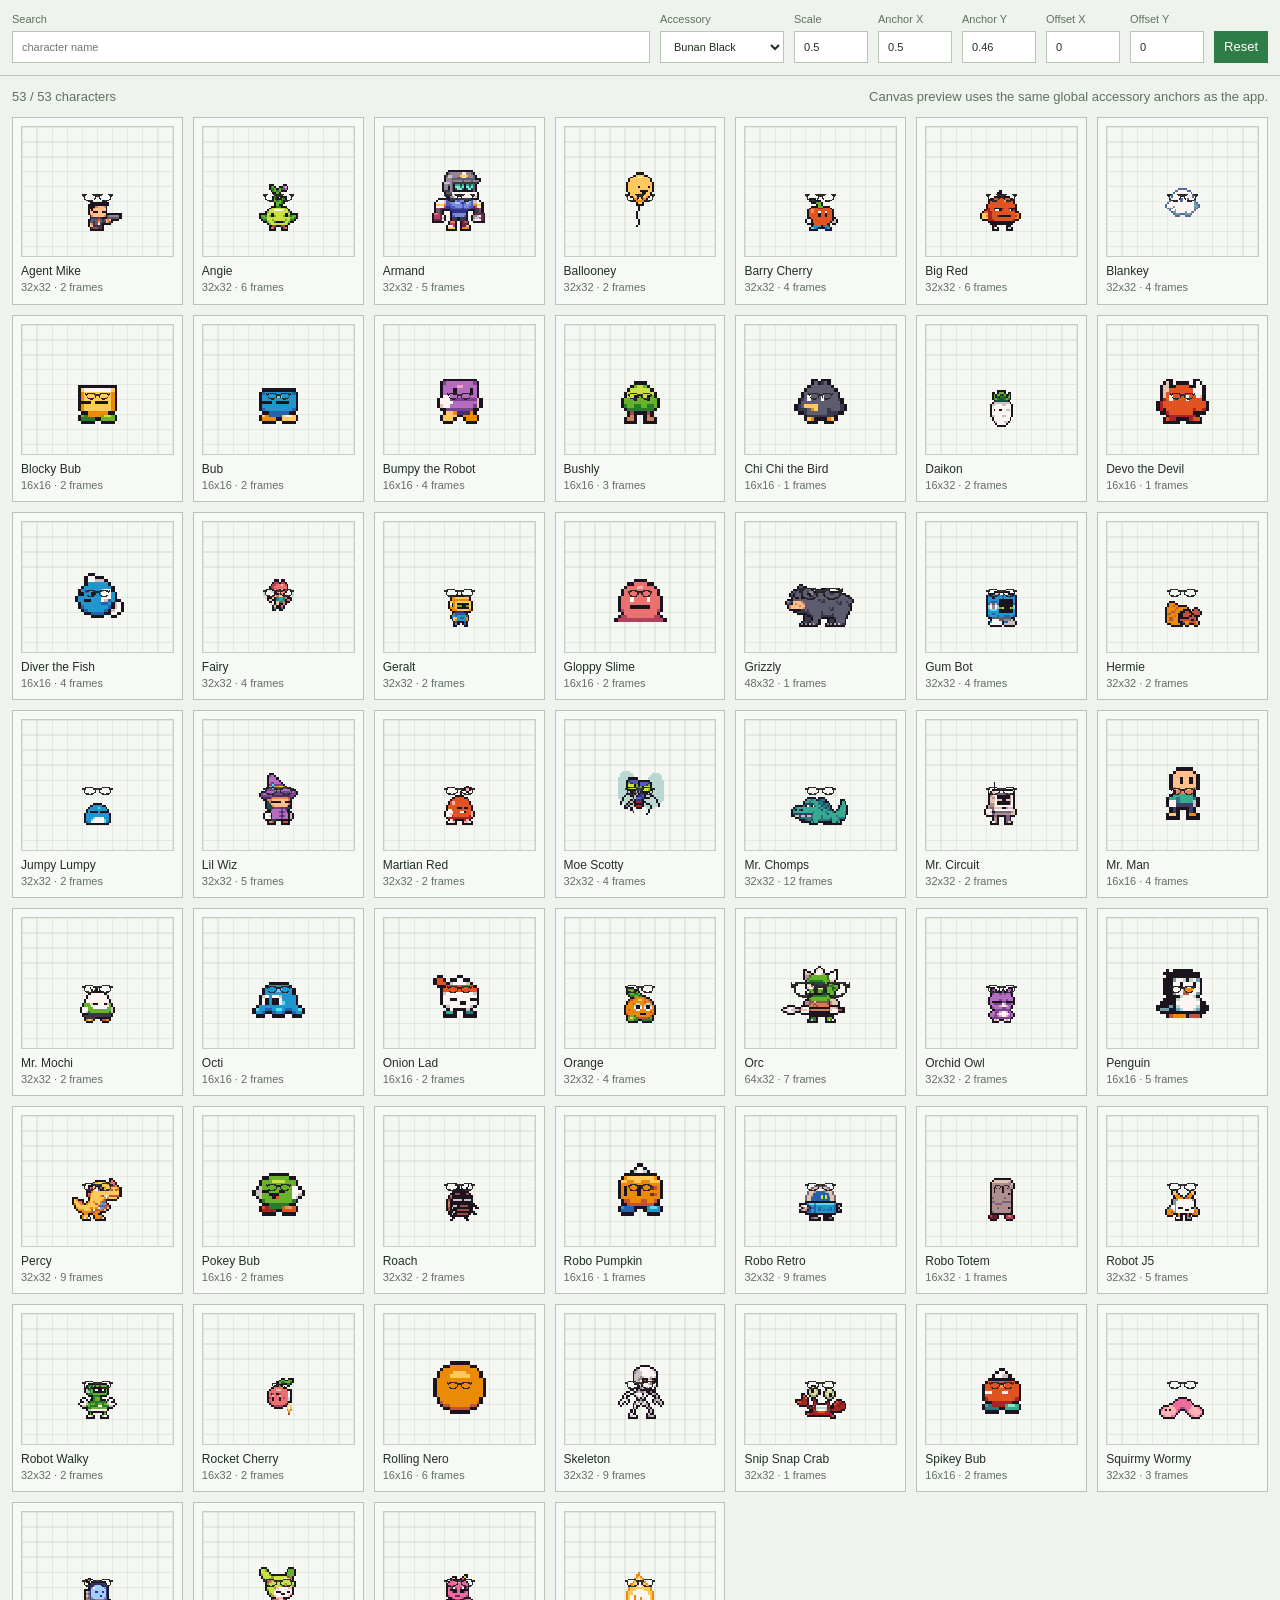
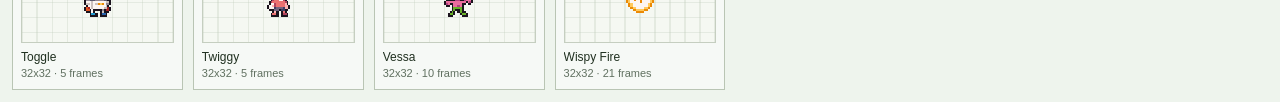
==== frontend/accessory-preview.html @ d4be9a4e "Rename app to LabMate and add accessory preview" ====
<!doctype html>
<html lang="ru">
<head>
  <meta charset="utf-8" />
  <meta name="viewport" content="width=device-width, initial-scale=1" />
  <title>Accessory Preview</title>
  <style>
    :root {
      --bg: #eef4ed;
      --panel: #fbfdf9;
      --line: #b9c5b4;
      --ink: #203020;
      --muted: #607060;
      --accent: #2f7d46;
    }
    * { box-sizing: border-box; }
    body {
      margin: 0;
      background: var(--bg);
      color: var(--ink);
      font: 13px/1.4 Arial, sans-serif;
    }
    header {
      position: sticky;
      top: 0;
      z-index: 2;
      display: grid;
      grid-template-columns: minmax(180px, 1fr) repeat(7, auto);
      gap: 10px;
      align-items: end;
      padding: 12px;
      border-bottom: 1px solid var(--line);
      background: rgba(238, 244, 237, .94);
      backdrop-filter: blur(10px);
    }
    label {
      display: grid;
      gap: 4px;
      color: var(--muted);
      font-size: 11px;
    }
    input, select, button {
      height: 32px;
      border: 1px solid var(--line);
      background: #fff;
      color: var(--ink);
      padding: 0 9px;
      font: inherit;
    }
    input[type="number"] {
      width: 74px;
    }
    button {
      cursor: pointer;
    }
    .primary {
      border-color: var(--accent);
      background: var(--accent);
      color: white;
    }
    .wrap {
      padding: 12px;
    }
    .meta {
      display: flex;
      justify-content: space-between;
      gap: 10px;
      margin-bottom: 10px;
      color: var(--muted);
    }
    .grid {
      display: grid;
      grid-template-columns: repeat(auto-fill, minmax(158px, 1fr));
      gap: 10px;
    }
    .card {
      min-width: 0;
      border: 1px solid var(--line);
      background: rgba(255, 255, 255, .45);
      padding: 8px;
    }
    .card canvas {
      display: block;
      width: 100%;
      aspect-ratio: 1.16 / 1;
      border: 1px solid rgba(185, 197, 180, .8);
      background: #f5f8f2;
      image-rendering: pixelated;
    }
    .name {
      margin-top: 6px;
      overflow: hidden;
      text-overflow: ellipsis;
      white-space: nowrap;
      font-size: 12px;
    }
    .sub {
      color: var(--muted);
      font-size: 11px;
    }
    @media (max-width: 980px) {
      header {
        position: static;
        grid-template-columns: 1fr 1fr;
      }
      input[type="number"] {
        width: 100%;
      }
    }
  </style>
</head>
<body>
  <header>
    <label>
      Search
      <input id="search" placeholder="character name" />
    </label>
    <label>
      Accessory
      <select id="accessory"></select>
    </label>
    <label>
      Scale
      <input id="scale" type="number" min="0.1" max="1.4" step="0.01" />
    </label>
    <label>
      Anchor X
      <input id="anchorX" type="number" min="0" max="1" step="0.01" />
    </label>
    <label>
      Anchor Y
      <input id="anchorY" type="number" min="0" max="1" step="0.01" />
    </label>
    <label>
      Offset X
      <input id="offsetX" type="number" min="-80" max="80" step="1" />
    </label>
    <label>
      Offset Y
      <input id="offsetY" type="number" min="-80" max="80" step="1" />
    </label>
    <button id="reset" class="primary" type="button">Reset</button>
  </header>

  <main class="wrap">
    <div class="meta">
      <span id="count"></span>
      <span>Canvas preview uses the same global accessory anchors as the app.</span>
    </div>
    <section class="grid" id="grid"></section>
  </main>

  <script src="accessory-preview.js"></script>
</body>
</html>
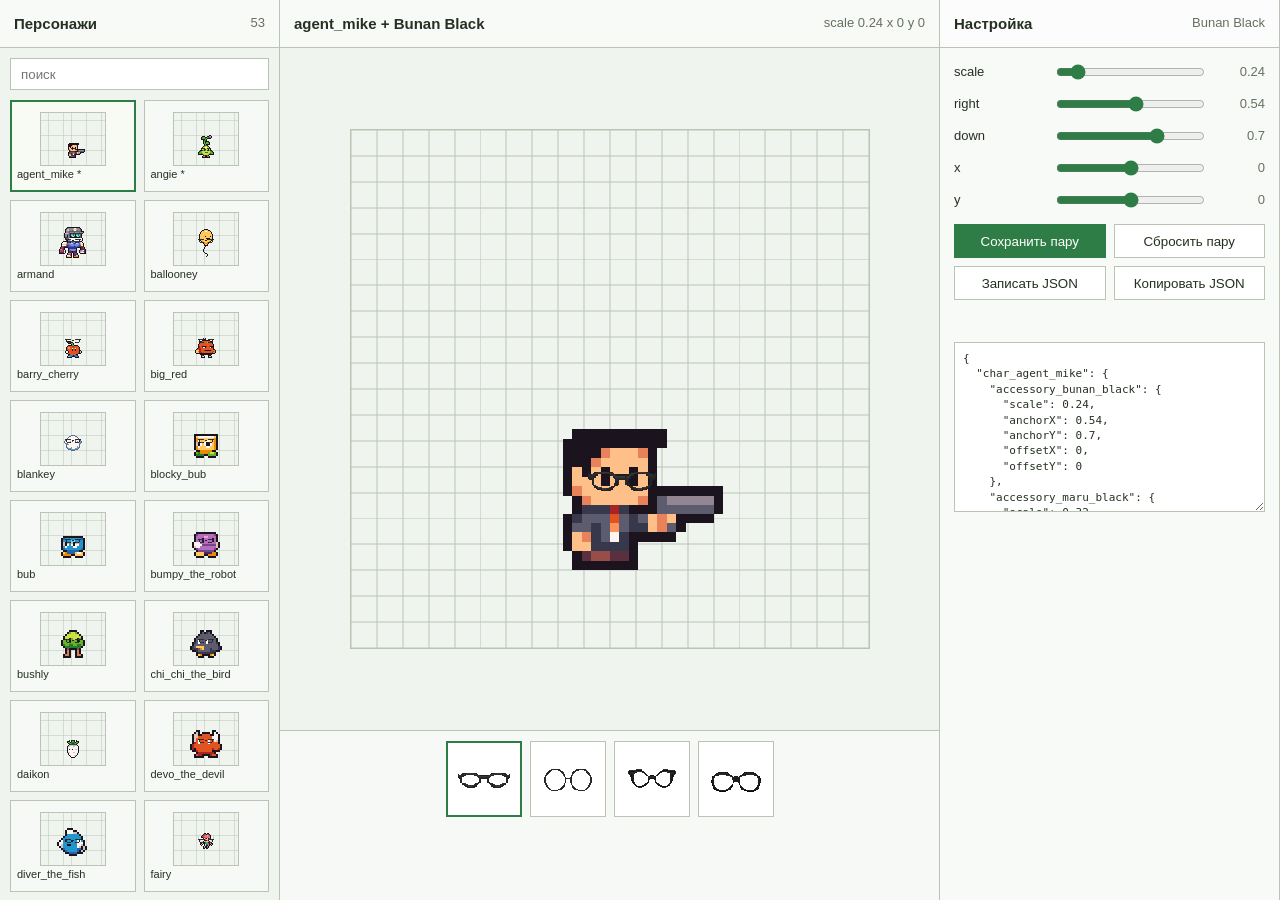
==== commit 6e11432d: "Add accessory placement tuner" ====
--- a/frontend/accessory-preview.html
+++ b/frontend/accessory-preview.html
@@ -3,14 +3,14 @@
 <head>
   <meta charset="utf-8" />
   <meta name="viewport" content="width=device-width, initial-scale=1" />
-  <title>Accessory Preview</title>
+  <title>Accessory Tuner</title>
   <style>
     :root {
-      --bg: #eef4ed;
-      --panel: #fbfdf9;
-      --line: #b9c5b4;
-      --ink: #203020;
-      --muted: #607060;
+      --bg: #f0f4ee;
+      --panel: #ffffff;
+      --line: #b9c4b4;
+      --ink: #253022;
+      --muted: #667060;
       --accent: #2f7d46;
     }
     * { box-sizing: border-box; }
@@ -20,135 +20,271 @@
       color: var(--ink);
       font: 13px/1.4 Arial, sans-serif;
     }
+    .app {
+      display: grid;
+      grid-template-columns: 280px minmax(360px, 1fr) 340px;
+      min-height: 100vh;
+    }
+    aside, main {
+      min-width: 0;
+      border-right: 1px solid var(--line);
+    }
     header {
-      position: sticky;
-      top: 0;
-      z-index: 2;
-      display: grid;
-      grid-template-columns: minmax(180px, 1fr) repeat(7, auto);
-      gap: 10px;
-      align-items: end;
-      padding: 12px;
+      height: 48px;
+      display: flex;
+      align-items: center;
+      justify-content: space-between;
+      gap: 12px;
+      padding: 0 14px;
       border-bottom: 1px solid var(--line);
-      background: rgba(238, 244, 237, .94);
-      backdrop-filter: blur(10px);
-    }
-    label {
-      display: grid;
-      gap: 4px;
-      color: var(--muted);
-      font-size: 11px;
-    }
-    input, select, button {
+      background: rgba(255,255,255,.55);
+    }
+    h1 {
+      margin: 0;
+      font-size: 15px;
+      font-weight: 700;
+    }
+    .muted { color: var(--muted); }
+    .list {
+      height: calc(100vh - 48px);
+      overflow: auto;
+      padding: 10px;
+    }
+    .search {
+      width: 100%;
       height: 32px;
+      padding: 0 10px;
+      margin-bottom: 10px;
       border: 1px solid var(--line);
       background: #fff;
       color: var(--ink);
-      padding: 0 9px;
-      font: inherit;
-    }
-    input[type="number"] {
-      width: 74px;
-    }
-    button {
+      outline: none;
+    }
+    .items {
+      display: grid;
+      grid-template-columns: repeat(2, minmax(0, 1fr));
+      gap: 8px;
+    }
+    .item {
+      min-width: 0;
+      height: 92px;
+      padding: 6px;
+      border: 1px solid var(--line);
+      background: rgba(255,255,255,.5);
+      color: inherit;
+      text-align: left;
       cursor: pointer;
     }
-    .primary {
+    .item[data-on="true"] {
       border-color: var(--accent);
-      background: var(--accent);
-      color: white;
-    }
-    .wrap {
-      padding: 12px;
-    }
-    .meta {
-      display: flex;
-      justify-content: space-between;
-      gap: 10px;
-      margin-bottom: 10px;
-      color: var(--muted);
-    }
-    .grid {
-      display: grid;
-      grid-template-columns: repeat(auto-fill, minmax(158px, 1fr));
-      gap: 10px;
-    }
-    .card {
-      min-width: 0;
-      border: 1px solid var(--line);
-      background: rgba(255, 255, 255, .45);
-      padding: 8px;
-    }
-    .card canvas {
-      display: block;
-      width: 100%;
-      aspect-ratio: 1.16 / 1;
-      border: 1px solid rgba(185, 197, 180, .8);
-      background: #f5f8f2;
+      box-shadow: inset 0 0 0 1px var(--accent);
+      background: #f7fbf4;
+    }
+    .thumb {
+      height: 54px;
+      display: grid;
+      place-items: center;
+    }
+    .thumb canvas {
+      width: 66px;
+      height: 54px;
       image-rendering: pixelated;
     }
     .name {
-      margin-top: 6px;
       overflow: hidden;
       text-overflow: ellipsis;
       white-space: nowrap;
-      font-size: 12px;
-    }
-    .sub {
+      font-size: 11px;
+    }
+    .preview-wrap {
+      display: grid;
+      grid-template-rows: 48px 1fr 170px;
+      min-height: 100vh;
+    }
+    .stage {
+      display: grid;
+      place-items: center;
+      padding: 18px;
+    }
+    canvas {
+      width: min(100%, 520px);
+      max-height: calc(100vh - 270px);
+      aspect-ratio: 1 / 1;
+      border: 1px solid var(--line);
+      background: var(--bg);
+      image-rendering: pixelated;
+    }
+    .accessory-strip {
+      border-top: 1px solid var(--line);
+      padding: 10px;
+      overflow: auto;
+      background: rgba(255,255,255,.4);
+    }
+    .accessories {
+      display: grid;
+      grid-template-columns: repeat(4, 76px);
+      gap: 8px;
+      justify-content: center;
+    }
+    .accessory {
+      height: 76px;
+      border: 1px solid var(--line);
+      background: #fff;
+      cursor: pointer;
+      display: grid;
+      place-items: center;
+      padding: 6px;
+    }
+    .accessory[data-on="true"] {
+      border-color: var(--accent);
+      box-shadow: inset 0 0 0 1px var(--accent);
+    }
+    .accessory img {
+      width: 56px;
+      height: 56px;
+      image-rendering: pixelated;
+      object-fit: contain;
+    }
+    .controls {
+      display: flex;
+      flex-direction: column;
+      min-height: 100vh;
+      background: rgba(255,255,255,.55);
+    }
+    .control-body {
+      padding: 14px;
+      overflow: auto;
+      flex: 1;
+    }
+    .row {
+      display: grid;
+      grid-template-columns: 92px 1fr 54px;
+      align-items: center;
+      gap: 8px;
+      margin-bottom: 12px;
+    }
+    .row input[type="range"] {
+      width: 100%;
+      accent-color: var(--accent);
+    }
+    .value {
+      font-variant-numeric: tabular-nums;
       color: var(--muted);
-      font-size: 11px;
+      text-align: right;
+    }
+    .actions {
+      display: grid;
+      grid-template-columns: 1fr 1fr;
+      gap: 8px;
+      margin-top: 14px;
+    }
+    button.action {
+      height: 34px;
+      border: 1px solid var(--line);
+      background: #fff;
+      color: var(--ink);
+      cursor: pointer;
+    }
+    button.primary {
+      border-color: var(--accent);
+      background: var(--accent);
+      color: #fff;
+    }
+    textarea {
+      width: 100%;
+      min-height: 170px;
+      margin-top: 12px;
+      resize: vertical;
+      border: 1px solid var(--line);
+      padding: 8px;
+      font: 11px/1.4 Consolas, monospace;
+      color: var(--ink);
+    }
+    .status {
+      min-height: 20px;
+      margin-top: 10px;
+      color: var(--muted);
     }
     @media (max-width: 980px) {
-      header {
-        position: static;
-        grid-template-columns: 1fr 1fr;
-      }
-      input[type="number"] {
-        width: 100%;
-      }
+      .app { grid-template-columns: 1fr; }
+      aside, main { border-right: 0; border-bottom: 1px solid var(--line); }
+      .list, .controls, .preview-wrap { min-height: auto; height: auto; }
+      .list { max-height: 360px; }
+      .preview-wrap { grid-template-rows: 48px auto auto; }
+      canvas { max-height: none; }
     }
   </style>
 </head>
 <body>
-  <header>
-    <label>
-      Search
-      <input id="search" placeholder="character name" />
-    </label>
-    <label>
-      Accessory
-      <select id="accessory"></select>
-    </label>
-    <label>
-      Scale
-      <input id="scale" type="number" min="0.1" max="1.4" step="0.01" />
-    </label>
-    <label>
-      Anchor X
-      <input id="anchorX" type="number" min="0" max="1" step="0.01" />
-    </label>
-    <label>
-      Anchor Y
-      <input id="anchorY" type="number" min="0" max="1" step="0.01" />
-    </label>
-    <label>
-      Offset X
-      <input id="offsetX" type="number" min="-80" max="80" step="1" />
-    </label>
-    <label>
-      Offset Y
-      <input id="offsetY" type="number" min="-80" max="80" step="1" />
-    </label>
-    <button id="reset" class="primary" type="button">Reset</button>
-  </header>
-
-  <main class="wrap">
-    <div class="meta">
-      <span id="count"></span>
-      <span>Canvas preview uses the same global accessory anchors as the app.</span>
-    </div>
-    <section class="grid" id="grid"></section>
-  </main>
+  <div class="app">
+    <aside>
+      <header>
+        <h1>Персонажи</h1>
+        <span class="muted" id="characterCount"></span>
+      </header>
+      <div class="list">
+        <input class="search" id="search" placeholder="поиск" />
+        <div class="items" id="characterList"></div>
+      </div>
+    </aside>
+
+    <main class="preview-wrap">
+      <header>
+        <h1 id="currentTitle">Accessory Tuner</h1>
+        <span class="muted" id="currentMeta"></span>
+      </header>
+      <section class="stage">
+        <canvas id="preview" width="520" height="520"></canvas>
+      </section>
+      <section class="accessory-strip">
+        <div class="accessories" id="accessoryList"></div>
+      </section>
+    </main>
+
+    <aside class="controls">
+      <header>
+        <h1>Настройка</h1>
+        <span class="muted" id="accessoryName"></span>
+      </header>
+      <div class="control-body">
+        <div class="row">
+          <label for="scale">scale</label>
+          <input id="scale" type="range" min="0.1" max="1.4" step="0.01" />
+          <span class="value" data-value="scale"></span>
+        </div>
+        <div class="row">
+          <label for="anchorX">right</label>
+          <input id="anchorX" type="range" min="0" max="1" step="0.01" />
+          <span class="value" data-value="anchorX"></span>
+        </div>
+        <div class="row">
+          <label for="anchorY">down</label>
+          <input id="anchorY" type="range" min="0" max="1" step="0.01" />
+          <span class="value" data-value="anchorY"></span>
+        </div>
+        <div class="row">
+          <label for="offsetX">x</label>
+          <input id="offsetX" type="range" min="-80" max="80" step="1" />
+          <span class="value" data-value="offsetX"></span>
+        </div>
+        <div class="row">
+          <label for="offsetY">y</label>
+          <input id="offsetY" type="range" min="-80" max="80" step="1" />
+          <span class="value" data-value="offsetY"></span>
+        </div>
+
+        <div class="actions">
+          <button class="action primary" id="savePair">Сохранить пару</button>
+          <button class="action" id="clearPair">Сбросить пару</button>
+          <button class="action" id="saveFile">Записать JSON</button>
+          <button class="action" id="copyJson">Копировать JSON</button>
+        </div>
+
+        <div class="status" id="status"></div>
+        <textarea id="output" spellcheck="false"></textarea>
+      </div>
+    </aside>
+  </div>
 
   <script src="accessory-preview.js"></script>
 </body>
